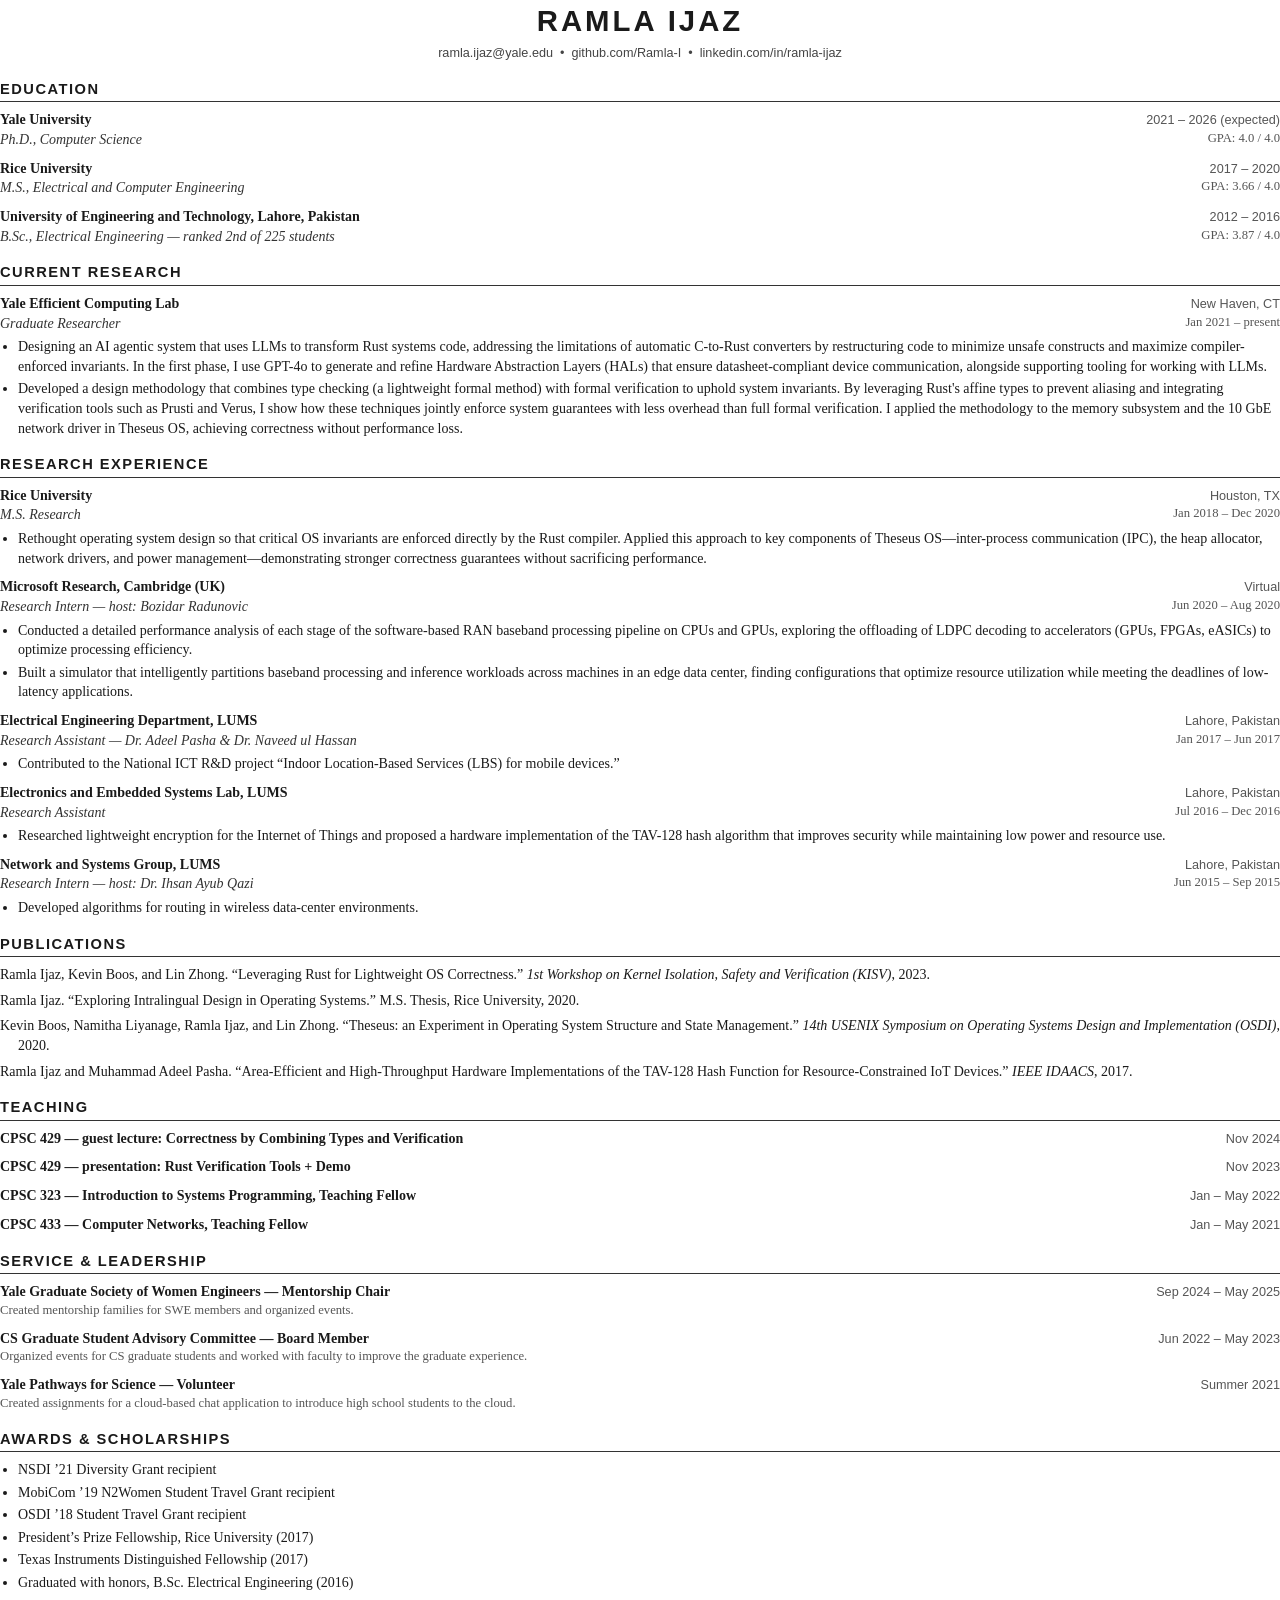
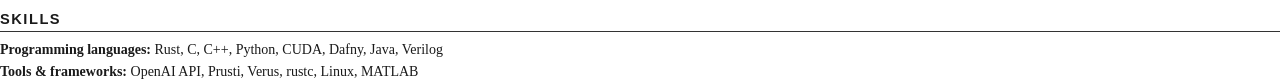
==== assets/cv-source.html @ d8ee0051 "Initial personal website" ====
<!DOCTYPE html>
<html lang="en">
<head>
<meta charset="utf-8">
<title>Ramla Ijaz — CV</title>
<style>
  @page { size: Letter; margin: 0.7in 0.8in; }
  * { box-sizing: border-box; }
  body {
    font-family: "Georgia", "Times New Roman", serif;
    font-size: 10.5pt;
    line-height: 1.4;
    color: #1a1a1a;
    margin: 0;
  }
  header { text-align: center; margin-bottom: 14px; }
  header h1 {
    font-family: "Helvetica Neue", Arial, sans-serif;
    font-size: 22pt;
    letter-spacing: 3px;
    margin: 0 0 4px;
    font-weight: 700;
  }
  header .contact {
    font-family: "Helvetica Neue", Arial, sans-serif;
    font-size: 9.5pt;
    color: #444;
  }
  header .contact a { color: #444; text-decoration: none; }
  h2 {
    font-family: "Helvetica Neue", Arial, sans-serif;
    font-size: 11pt;
    text-transform: uppercase;
    letter-spacing: 1.5px;
    border-bottom: 1.5px solid #333;
    padding-bottom: 2px;
    margin: 16px 0 8px;
  }
  .item { margin-bottom: 9px; }
  .row {
    display: flex;
    justify-content: space-between;
    align-items: baseline;
    gap: 12px;
  }
  .row .left { font-weight: bold; }
  .row .right {
    font-family: "Helvetica Neue", Arial, sans-serif;
    font-size: 9.5pt;
    color: #555;
    white-space: nowrap;
  }
  .sub {
    display: flex;
    justify-content: space-between;
    gap: 12px;
    font-style: italic;
    color: #333;
  }
  .sub .right { font-style: normal; font-size: 9.5pt; color: #555; white-space: nowrap; }
  ul { margin: 4px 0 0; padding-left: 18px; }
  li { margin-bottom: 3px; }
  p { margin: 2px 0; }
  .note { color: #555; font-size: 9.5pt; }
  a { color: #1a1a1a; }
  .pub { margin-bottom: 6px; padding-left: 18px; text-indent: -18px; }
</style>
</head>
<body>

<header>
  <h1>RAMLA IJAZ</h1>
  <div class="contact">
    <a href="mailto:ramla.ijaz@yale.edu">ramla.ijaz@yale.edu</a> &nbsp;&bull;&nbsp;
    <a href="https://github.com/Ramla-I">github.com/Ramla-I</a> &nbsp;&bull;&nbsp;
    <a href="https://www.linkedin.com/in/ramla-ijaz/">linkedin.com/in/ramla-ijaz</a>
  </div>
</header>

<h2>Education</h2>
<div class="item">
  <div class="row"><span class="left">Yale University</span><span class="right">2021 &ndash; 2026 (expected)</span></div>
  <div class="sub"><span>Ph.D., Computer Science</span><span class="right">GPA: 4.0 / 4.0</span></div>
</div>
<div class="item">
  <div class="row"><span class="left">Rice University</span><span class="right">2017 &ndash; 2020</span></div>
  <div class="sub"><span>M.S., Electrical and Computer Engineering</span><span class="right">GPA: 3.66 / 4.0</span></div>
</div>
<div class="item">
  <div class="row"><span class="left">University of Engineering and Technology, Lahore, Pakistan</span><span class="right">2012 &ndash; 2016</span></div>
  <div class="sub"><span>B.Sc., Electrical Engineering &mdash; ranked 2nd of 225 students</span><span class="right">GPA: 3.87 / 4.0</span></div>
</div>

<h2>Current Research</h2>
<div class="item">
  <div class="row"><span class="left">Yale Efficient Computing Lab</span><span class="right">New Haven, CT</span></div>
  <div class="sub"><span>Graduate Researcher</span><span class="right">Jan 2021 &ndash; present</span></div>
  <ul>
    <li>Designing an AI agentic system that uses LLMs to transform Rust systems code, addressing the
        limitations of automatic C-to-Rust converters by restructuring code to minimize unsafe constructs
        and maximize compiler-enforced invariants. In the first phase, I use GPT-4o to generate and refine
        Hardware Abstraction Layers (HALs) that ensure datasheet-compliant device communication, alongside
        supporting tooling for working with LLMs.</li>
    <li>Developed a design methodology that combines type checking (a lightweight formal method) with
        formal verification to uphold system invariants. By leveraging Rust's affine types to prevent
        aliasing and integrating verification tools such as Prusti and Verus, I show how these techniques
        jointly enforce system guarantees with less overhead than full formal verification. I applied the
        methodology to the memory subsystem and the 10&nbsp;GbE network driver in Theseus OS, achieving
        correctness without performance loss.</li>
  </ul>
</div>

<h2>Research Experience</h2>
<div class="item">
  <div class="row"><span class="left">Rice University</span><span class="right">Houston, TX</span></div>
  <div class="sub"><span>M.S. Research</span><span class="right">Jan 2018 &ndash; Dec 2020</span></div>
  <ul>
    <li>Rethought operating system design so that critical OS invariants are enforced directly by the Rust
        compiler. Applied this approach to key components of Theseus OS&mdash;inter-process communication
        (IPC), the heap allocator, network drivers, and power management&mdash;demonstrating stronger
        correctness guarantees without sacrificing performance.</li>
  </ul>
</div>
<div class="item">
  <div class="row"><span class="left">Microsoft Research, Cambridge (UK)</span><span class="right">Virtual</span></div>
  <div class="sub"><span>Research Intern &mdash; host: Bozidar Radunovic</span><span class="right">Jun 2020 &ndash; Aug 2020</span></div>
  <ul>
    <li>Conducted a detailed performance analysis of each stage of the software-based RAN baseband
        processing pipeline on CPUs and GPUs, exploring the offloading of LDPC decoding to accelerators
        (GPUs, FPGAs, eASICs) to optimize processing efficiency.</li>
    <li>Built a simulator that intelligently partitions baseband processing and inference workloads across
        machines in an edge data center, finding configurations that optimize resource utilization while
        meeting the deadlines of low-latency applications.</li>
  </ul>
</div>
<div class="item">
  <div class="row"><span class="left">Electrical Engineering Department, LUMS</span><span class="right">Lahore, Pakistan</span></div>
  <div class="sub"><span>Research Assistant &mdash; Dr. Adeel Pasha &amp; Dr. Naveed ul Hassan</span><span class="right">Jan 2017 &ndash; Jun 2017</span></div>
  <ul>
    <li>Contributed to the National ICT R&amp;D project &ldquo;Indoor Location-Based Services (LBS) for
        mobile devices.&rdquo;</li>
  </ul>
</div>
<div class="item">
  <div class="row"><span class="left">Electronics and Embedded Systems Lab, LUMS</span><span class="right">Lahore, Pakistan</span></div>
  <div class="sub"><span>Research Assistant</span><span class="right">Jul 2016 &ndash; Dec 2016</span></div>
  <ul>
    <li>Researched lightweight encryption for the Internet of Things and proposed a hardware implementation
        of the TAV-128 hash algorithm that improves security while maintaining low power and resource use.</li>
  </ul>
</div>
<div class="item">
  <div class="row"><span class="left">Network and Systems Group, LUMS</span><span class="right">Lahore, Pakistan</span></div>
  <div class="sub"><span>Research Intern &mdash; host: Dr. Ihsan Ayub Qazi</span><span class="right">Jun 2015 &ndash; Sep 2015</span></div>
  <ul>
    <li>Developed algorithms for routing in wireless data-center environments.</li>
  </ul>
</div>

<h2>Publications</h2>
<div class="pub">Ramla Ijaz, Kevin Boos, and Lin Zhong. &ldquo;Leveraging Rust for Lightweight OS Correctness.&rdquo;
  <em>1st Workshop on Kernel Isolation, Safety and Verification (KISV)</em>, 2023.</div>
<div class="pub">Ramla Ijaz. &ldquo;Exploring Intralingual Design in Operating Systems.&rdquo; M.S. Thesis, Rice University, 2020.</div>
<div class="pub">Kevin Boos, Namitha Liyanage, Ramla Ijaz, and Lin Zhong. &ldquo;Theseus: an Experiment in Operating
  System Structure and State Management.&rdquo; <em>14th USENIX Symposium on Operating Systems Design and
  Implementation (OSDI)</em>, 2020.</div>
<div class="pub">Ramla Ijaz and Muhammad Adeel Pasha. &ldquo;Area-Efficient and High-Throughput Hardware
  Implementations of the TAV-128 Hash Function for Resource-Constrained IoT Devices.&rdquo;
  <em>IEEE IDAACS</em>, 2017.</div>

<h2>Teaching</h2>
<div class="item">
  <div class="row"><span class="left">CPSC 429 &mdash; guest lecture: Correctness by Combining Types and Verification</span><span class="right">Nov 2024</span></div>
</div>
<div class="item">
  <div class="row"><span class="left">CPSC 429 &mdash; presentation: Rust Verification Tools + Demo</span><span class="right">Nov 2023</span></div>
</div>
<div class="item">
  <div class="row"><span class="left">CPSC 323 &mdash; Introduction to Systems Programming, Teaching Fellow</span><span class="right">Jan &ndash; May 2022</span></div>
</div>
<div class="item">
  <div class="row"><span class="left">CPSC 433 &mdash; Computer Networks, Teaching Fellow</span><span class="right">Jan &ndash; May 2021</span></div>
</div>

<h2>Service &amp; Leadership</h2>
<div class="item">
  <div class="row"><span class="left">Yale Graduate Society of Women Engineers &mdash; Mentorship Chair</span><span class="right">Sep 2024 &ndash; May 2025</span></div>
  <div class="note">Created mentorship families for SWE members and organized events.</div>
</div>
<div class="item">
  <div class="row"><span class="left">CS Graduate Student Advisory Committee &mdash; Board Member</span><span class="right">Jun 2022 &ndash; May 2023</span></div>
  <div class="note">Organized events for CS graduate students and worked with faculty to improve the graduate experience.</div>
</div>
<div class="item">
  <div class="row"><span class="left">Yale Pathways for Science &mdash; Volunteer</span><span class="right">Summer 2021</span></div>
  <div class="note">Created assignments for a cloud-based chat application to introduce high school students to the cloud.</div>
</div>

<h2>Awards &amp; Scholarships</h2>
<ul>
  <li>NSDI &rsquo;21 Diversity Grant recipient</li>
  <li>MobiCom &rsquo;19 N2Women Student Travel Grant recipient</li>
  <li>OSDI &rsquo;18 Student Travel Grant recipient</li>
  <li>President&rsquo;s Prize Fellowship, Rice University (2017)</li>
  <li>Texas Instruments Distinguished Fellowship (2017)</li>
  <li>Graduated with honors, B.Sc. Electrical Engineering (2016)</li>
</ul>

<h2>Skills</h2>
<p><strong>Programming languages:</strong> Rust, C, C++, Python, CUDA, Dafny, Java, Verilog</p>
<p><strong>Tools &amp; frameworks:</strong> OpenAI API, Prusti, Verus, rustc, Linux, MATLAB</p>

</body>
</html>
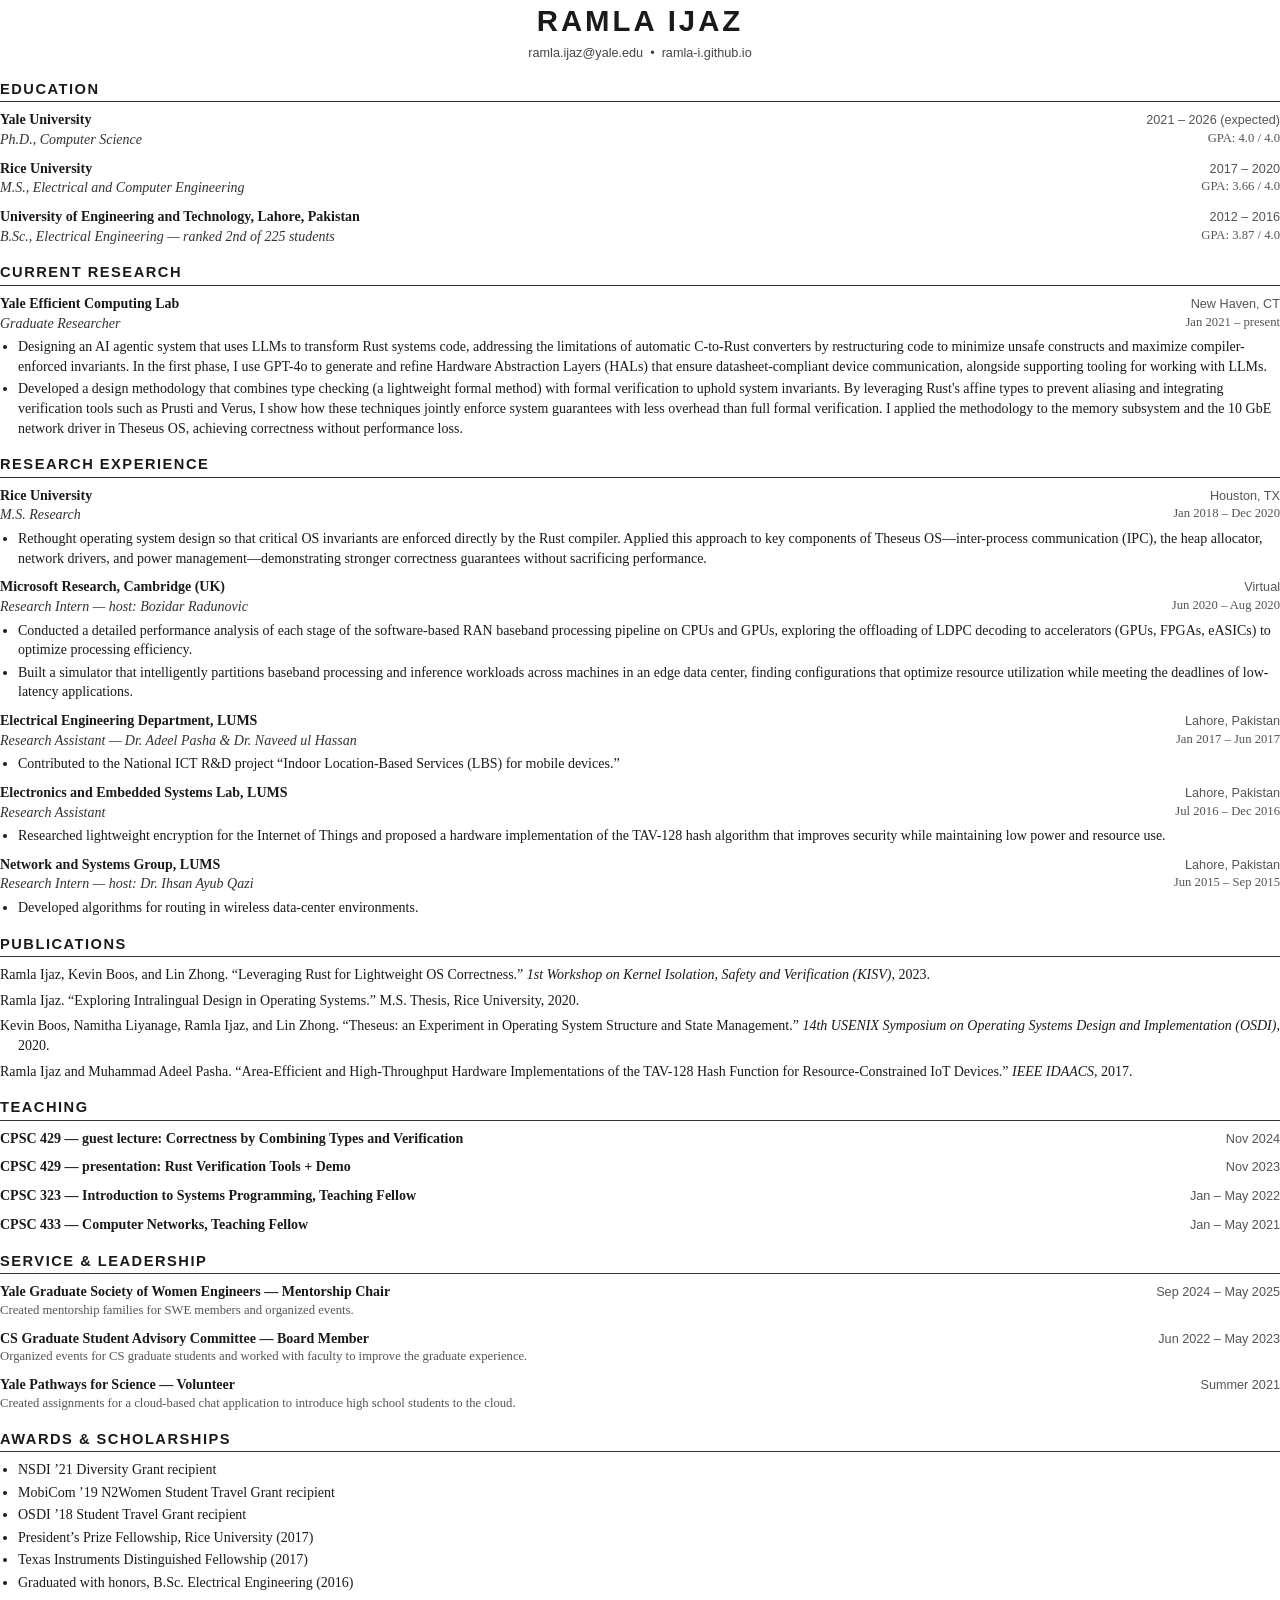
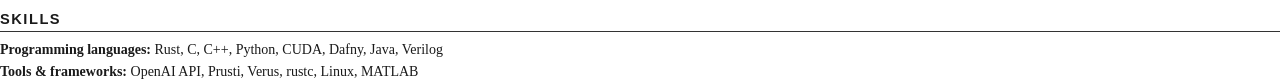
==== commit 1de4e6fd: "CV header: email + website instead of GitHub/LinkedIn" ====
--- a/assets/cv-source.html
+++ b/assets/cv-source.html
@@ -72,8 +72,7 @@
   <h1>RAMLA IJAZ</h1>
   <div class="contact">
     <a href="mailto:ramla.ijaz@yale.edu">ramla.ijaz@yale.edu</a> &nbsp;&bull;&nbsp;
-    <a href="https://github.com/Ramla-I">github.com/Ramla-I</a> &nbsp;&bull;&nbsp;
-    <a href="https://www.linkedin.com/in/ramla-ijaz/">linkedin.com/in/ramla-ijaz</a>
+    <a href="https://ramla-i.github.io">ramla-i.github.io</a>
   </div>
 </header>
 
